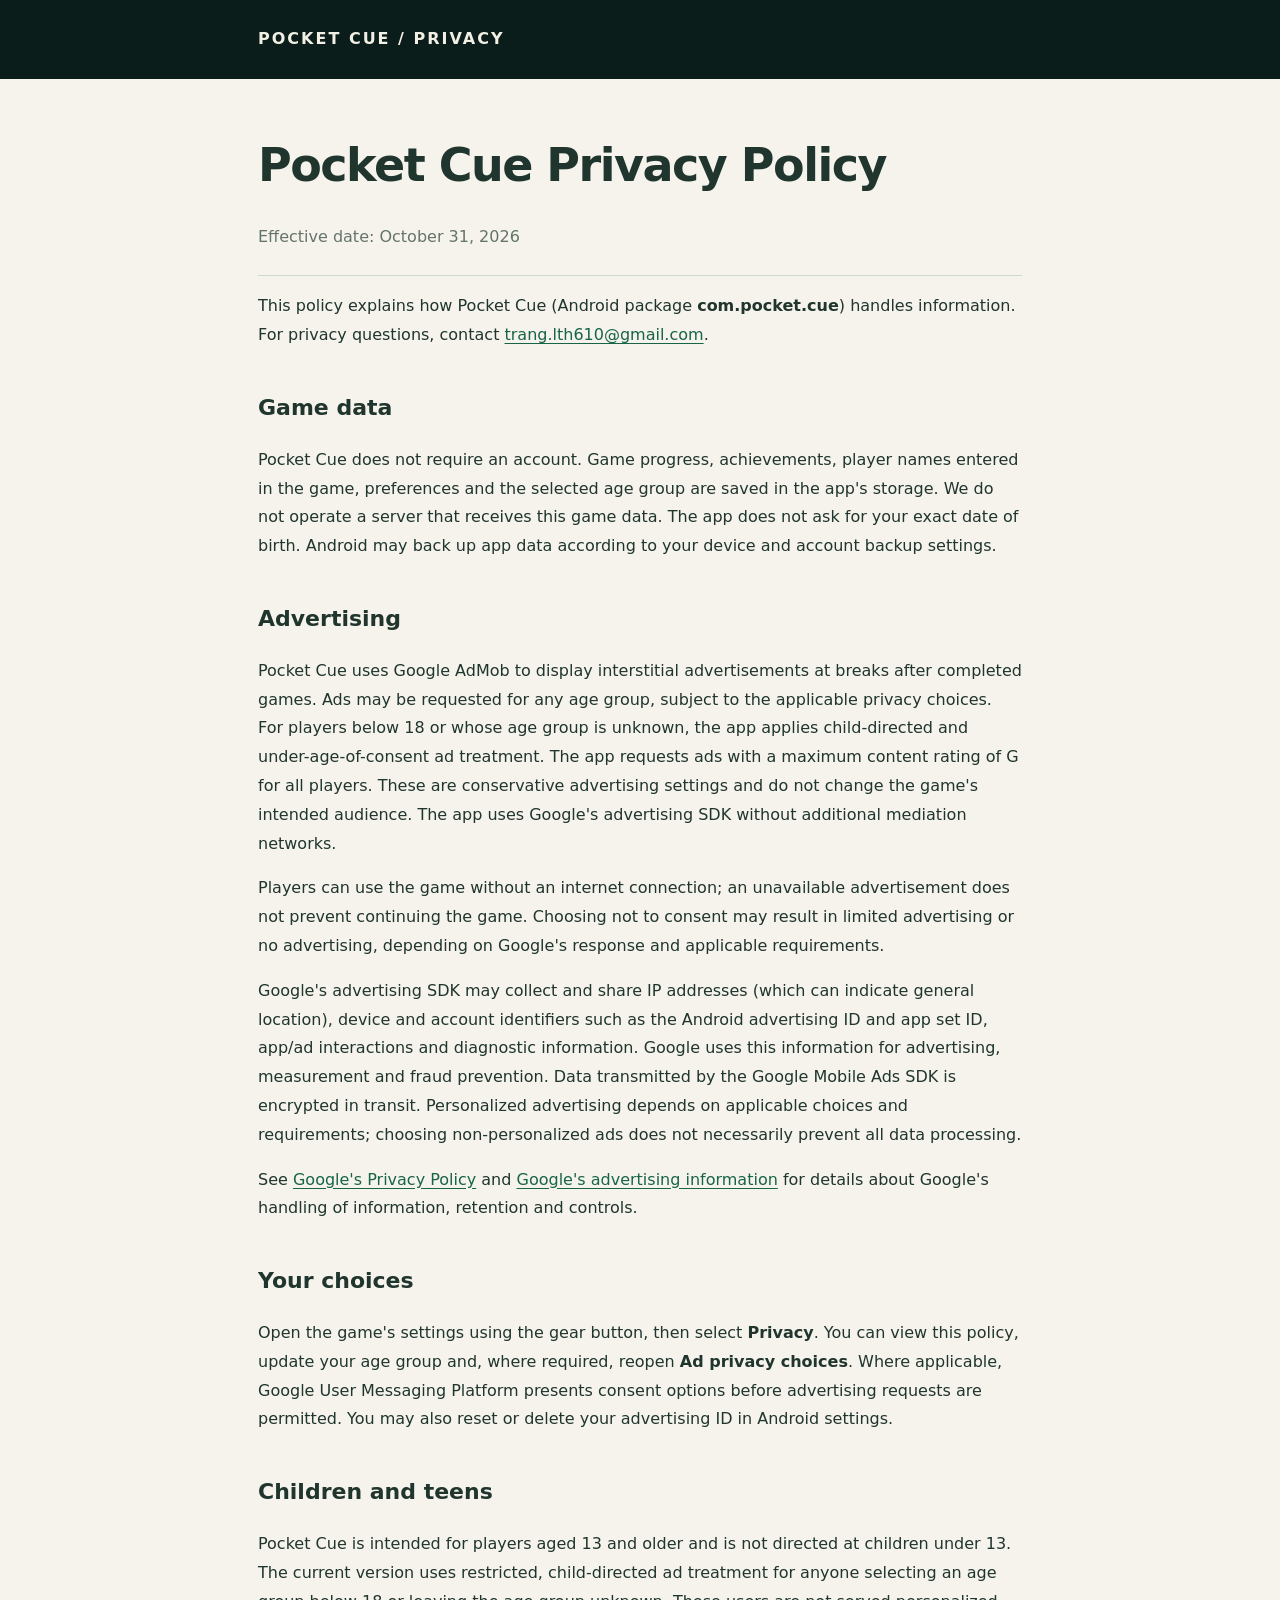
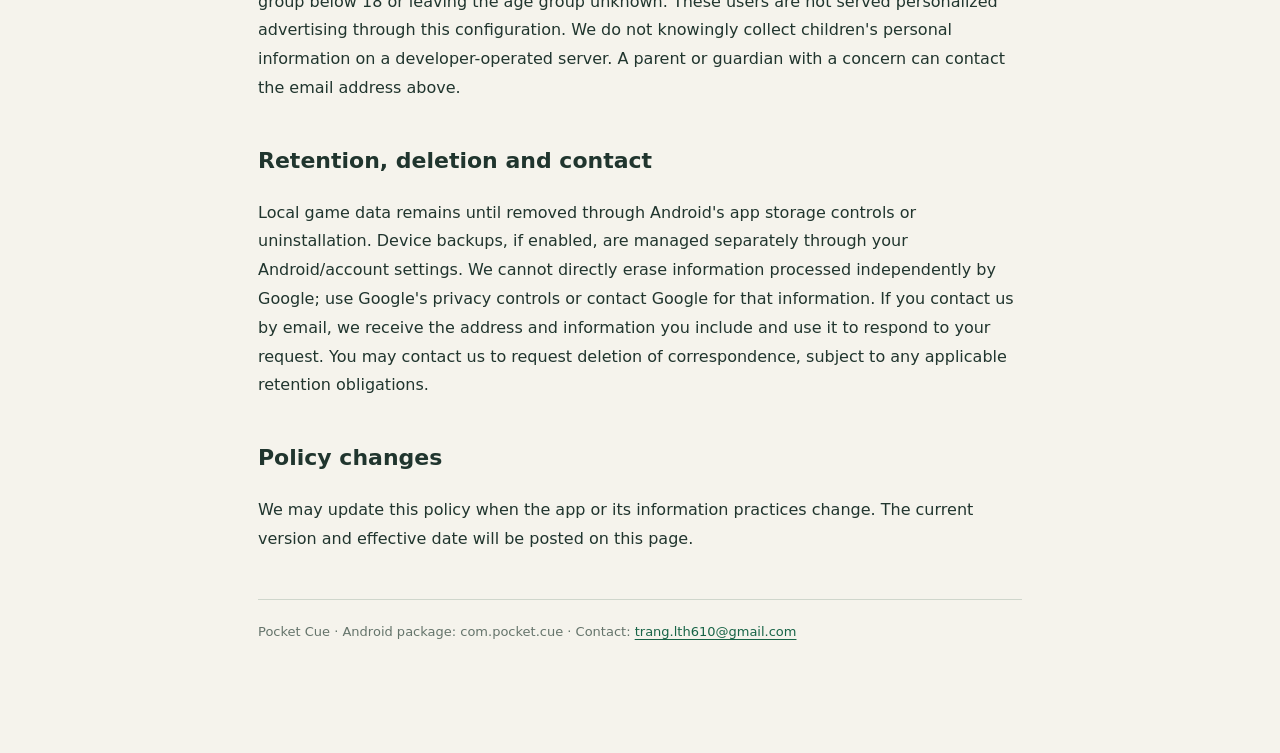
==== pocket-cue-policy/index.html @ 81d032e8 "Add files via upload" ====
<!doctype html>
<html lang="en"><head><meta charset="utf-8"><meta name="viewport" content="width=device-width,initial-scale=1"><title>Pocket Cue Privacy Policy</title><meta name="description" content="Privacy Policy for Pocket Cue (com.pocket.cue): local game data, Google AdMob advertising, privacy choices and contact information."><meta name="theme-color" content="#0b1d1b"><style>
*{box-sizing:border-box}body{margin:0;background:#f5f3ec;color:#20352e;font:16px/1.8 system-ui,-apple-system,sans-serif}main{max-width:820px;margin:60px auto;padding:0 28px 50px}header{background:#0b1d1b;color:#f2efe4;padding:25px max(28px,calc((100% - 764px)/2));font-weight:750;letter-spacing:2px}header a{color:inherit;text-decoration:none}h1{font-size:clamp(32px,6vw,46px);line-height:1.15;letter-spacing:-1.5px}h2{font-size:22px;margin-top:38px}a{color:#186447;text-underline-offset:3px}h1+p{color:#65746b;border-bottom:1px solid #cfd6cc;padding-bottom:24px}footer{margin-top:45px;border-top:1px solid #cfd6cc;padding-top:20px;font-size:13px;color:#65746b}a:focus-visible{outline:3px solid #b18439;outline-offset:4px}
</style></head>
<body><header>POCKET CUE / PRIVACY</header><main>
<h1>Pocket Cue Privacy Policy</h1>
<p>Effective date: October 31, 2026</p>
<p>This policy explains how Pocket Cue (Android package <strong>com.pocket.cue</strong>) handles information. For privacy questions, contact <a href="mailto:trang.lth610@gmail.com">trang.lth610@gmail.com</a>.</p>
<h2>Game data</h2>
<p>Pocket Cue does not require an account. Game progress, achievements, player names entered in the game, preferences and the selected age group are saved in the app's storage. We do not operate a server that receives this game data. The app does not ask for your exact date of birth. Android may back up app data according to your device and account backup settings.</p>
<h2>Advertising</h2>
<p>Pocket Cue uses Google AdMob to display interstitial advertisements at breaks after completed games. Ads may be requested for any age group, subject to the applicable privacy choices. For players below 18 or whose age group is unknown, the app applies child-directed and under-age-of-consent ad treatment. The app requests ads with a maximum content rating of G for all players. These are conservative advertising settings and do not change the game's intended audience. The app uses Google's advertising SDK without additional mediation networks.</p>
<p>Players can use the game without an internet connection; an unavailable advertisement does not prevent continuing the game. Choosing not to consent may result in limited advertising or no advertising, depending on Google's response and applicable requirements.</p>
<p>Google's advertising SDK may collect and share IP addresses (which can indicate general location), device and account identifiers such as the Android advertising ID and app set ID, app/ad interactions and diagnostic information. Google uses this information for advertising, measurement and fraud prevention. Data transmitted by the Google Mobile Ads SDK is encrypted in transit. Personalized advertising depends on applicable choices and requirements; choosing non-personalized ads does not necessarily prevent all data processing.</p>
<p>See <a href="https://policies.google.com/privacy">Google's Privacy Policy</a> and <a href="https://policies.google.com/technologies/ads">Google's advertising information</a> for details about Google's handling of information, retention and controls.</p>
<h2>Your choices</h2>
<p>Open the game's settings using the gear button, then select <strong>Privacy</strong>. You can view this policy, update your age group and, where required, reopen <strong>Ad privacy choices</strong>. Where applicable, Google User Messaging Platform presents consent options before advertising requests are permitted. You may also reset or delete your advertising ID in Android settings.</p>
<h2>Children and teens</h2>
<p>Pocket Cue is intended for players aged 13 and older and is not directed at children under 13. The current version uses restricted, child-directed ad treatment for anyone selecting an age group below 18 or leaving the age group unknown. These users are not served personalized advertising through this configuration. We do not knowingly collect children's personal information on a developer-operated server. A parent or guardian with a concern can contact the email address above.</p>
<h2>Retention, deletion and contact</h2>
<p>Local game data remains until removed through Android's app storage controls or uninstallation. Device backups, if enabled, are managed separately through your Android/account settings. We cannot directly erase information processed independently by Google; use Google's privacy controls or contact Google for that information. If you contact us by email, we receive the address and information you include and use it to respond to your request. You may contact us to request deletion of correspondence, subject to any applicable retention obligations.</p>
<h2>Policy changes</h2>
<p>We may update this policy when the app or its information practices change. The current version and effective date will be posted on this page.</p>
<footer>Pocket Cue · Android package: com.pocket.cue · Contact: <a href="mailto:trang.lth610@gmail.com">trang.lth610@gmail.com</a></footer></main></body></html>
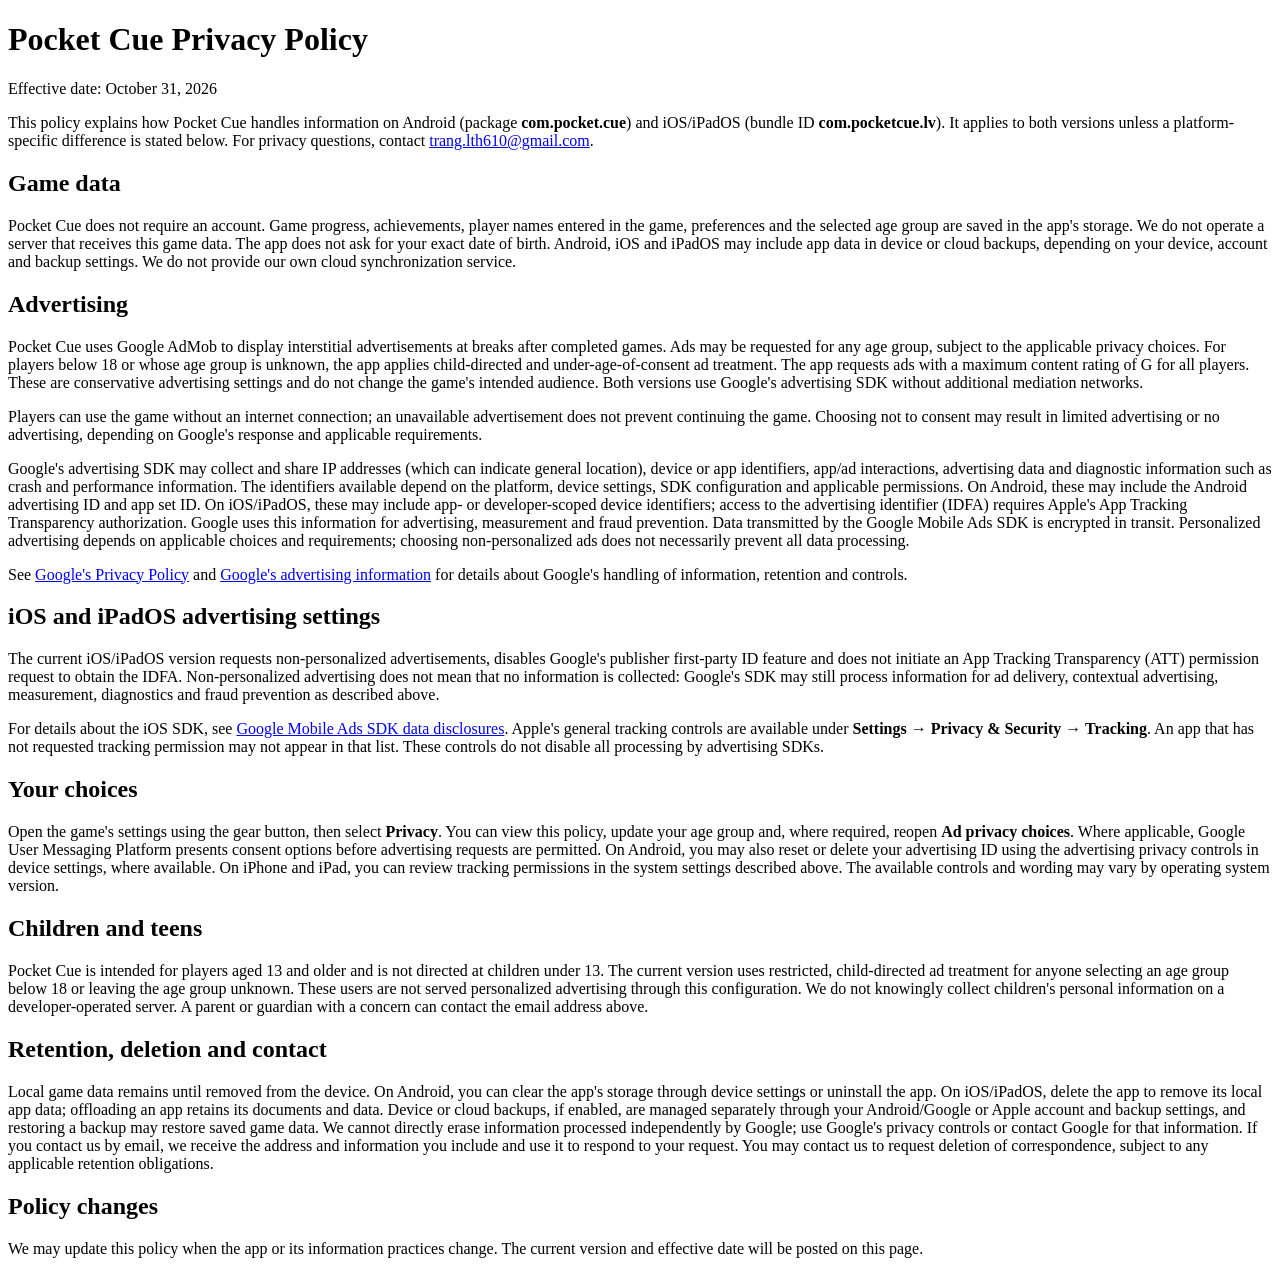
==== commit 7c096fbb: "Add files via upload" ====
--- a/pocket-cue-policy/index.html
+++ b/pocket-cue-policy/index.html
@@ -1,24 +1,25 @@
 <!doctype html>
-<html lang="en"><head><meta charset="utf-8"><meta name="viewport" content="width=device-width,initial-scale=1"><title>Pocket Cue Privacy Policy</title><meta name="description" content="Privacy Policy for Pocket Cue (com.pocket.cue): local game data, Google AdMob advertising, privacy choices and contact information."><meta name="theme-color" content="#0b1d1b"><style>
-*{box-sizing:border-box}body{margin:0;background:#f5f3ec;color:#20352e;font:16px/1.8 system-ui,-apple-system,sans-serif}main{max-width:820px;margin:60px auto;padding:0 28px 50px}header{background:#0b1d1b;color:#f2efe4;padding:25px max(28px,calc((100% - 764px)/2));font-weight:750;letter-spacing:2px}header a{color:inherit;text-decoration:none}h1{font-size:clamp(32px,6vw,46px);line-height:1.15;letter-spacing:-1.5px}h2{font-size:22px;margin-top:38px}a{color:#186447;text-underline-offset:3px}h1+p{color:#65746b;border-bottom:1px solid #cfd6cc;padding-bottom:24px}footer{margin-top:45px;border-top:1px solid #cfd6cc;padding-top:20px;font-size:13px;color:#65746b}a:focus-visible{outline:3px solid #b18439;outline-offset:4px}
-</style></head>
-<body><header>POCKET CUE / PRIVACY</header><main>
+<html lang="en"><head><meta charset="utf-8"><meta name="viewport" content="width=device-width,initial-scale=1"><title>Pocket Cue Privacy Policy — Android &amp; iOS</title><meta name="description" content="Privacy Policy for Pocket Cue on Android and iOS/iPadOS: game data, advertising, privacy choices, and deletion."></head>
+<body>
 <h1>Pocket Cue Privacy Policy</h1>
 <p>Effective date: October 31, 2026</p>
-<p>This policy explains how Pocket Cue (Android package <strong>com.pocket.cue</strong>) handles information. For privacy questions, contact <a href="mailto:trang.lth610@gmail.com">trang.lth610@gmail.com</a>.</p>
+<p>This policy explains how Pocket Cue handles information on Android (package <strong>com.pocket.cue</strong>) and iOS/iPadOS (bundle ID <strong>com.pocketcue.lv</strong>). It applies to both versions unless a platform-specific difference is stated below. For privacy questions, contact <a href="mailto:trang.lth610@gmail.com">trang.lth610@gmail.com</a>.</p>
 <h2>Game data</h2>
-<p>Pocket Cue does not require an account. Game progress, achievements, player names entered in the game, preferences and the selected age group are saved in the app's storage. We do not operate a server that receives this game data. The app does not ask for your exact date of birth. Android may back up app data according to your device and account backup settings.</p>
+<p>Pocket Cue does not require an account. Game progress, achievements, player names entered in the game, preferences and the selected age group are saved in the app's storage. We do not operate a server that receives this game data. The app does not ask for your exact date of birth. Android, iOS and iPadOS may include app data in device or cloud backups, depending on your device, account and backup settings. We do not provide our own cloud synchronization service.</p>
 <h2>Advertising</h2>
-<p>Pocket Cue uses Google AdMob to display interstitial advertisements at breaks after completed games. Ads may be requested for any age group, subject to the applicable privacy choices. For players below 18 or whose age group is unknown, the app applies child-directed and under-age-of-consent ad treatment. The app requests ads with a maximum content rating of G for all players. These are conservative advertising settings and do not change the game's intended audience. The app uses Google's advertising SDK without additional mediation networks.</p>
+<p>Pocket Cue uses Google AdMob to display interstitial advertisements at breaks after completed games. Ads may be requested for any age group, subject to the applicable privacy choices. For players below 18 or whose age group is unknown, the app applies child-directed and under-age-of-consent ad treatment. The app requests ads with a maximum content rating of G for all players. These are conservative advertising settings and do not change the game's intended audience. Both versions use Google's advertising SDK without additional mediation networks.</p>
 <p>Players can use the game without an internet connection; an unavailable advertisement does not prevent continuing the game. Choosing not to consent may result in limited advertising or no advertising, depending on Google's response and applicable requirements.</p>
-<p>Google's advertising SDK may collect and share IP addresses (which can indicate general location), device and account identifiers such as the Android advertising ID and app set ID, app/ad interactions and diagnostic information. Google uses this information for advertising, measurement and fraud prevention. Data transmitted by the Google Mobile Ads SDK is encrypted in transit. Personalized advertising depends on applicable choices and requirements; choosing non-personalized ads does not necessarily prevent all data processing.</p>
+<p>Google's advertising SDK may collect and share IP addresses (which can indicate general location), device or app identifiers, app/ad interactions, advertising data and diagnostic information such as crash and performance information. The identifiers available depend on the platform, device settings, SDK configuration and applicable permissions. On Android, these may include the Android advertising ID and app set ID. On iOS/iPadOS, these may include app- or developer-scoped device identifiers; access to the advertising identifier (IDFA) requires Apple's App Tracking Transparency authorization. Google uses this information for advertising, measurement and fraud prevention. Data transmitted by the Google Mobile Ads SDK is encrypted in transit. Personalized advertising depends on applicable choices and requirements; choosing non-personalized ads does not necessarily prevent all data processing.</p>
 <p>See <a href="https://policies.google.com/privacy">Google's Privacy Policy</a> and <a href="https://policies.google.com/technologies/ads">Google's advertising information</a> for details about Google's handling of information, retention and controls.</p>
+<h2>iOS and iPadOS advertising settings</h2>
+<p>The current iOS/iPadOS version requests non-personalized advertisements, disables Google's publisher first-party ID feature and does not initiate an App Tracking Transparency (ATT) permission request to obtain the IDFA. Non-personalized advertising does not mean that no information is collected: Google's SDK may still process information for ad delivery, contextual advertising, measurement, diagnostics and fraud prevention as described above.</p>
+<p>For details about the iOS SDK, see <a href="https://developers.google.com/admob/ios/privacy/data-disclosure">Google Mobile Ads SDK data disclosures</a>. Apple's general tracking controls are available under <strong>Settings → Privacy &amp; Security → Tracking</strong>. An app that has not requested tracking permission may not appear in that list. These controls do not disable all processing by advertising SDKs.</p>
 <h2>Your choices</h2>
-<p>Open the game's settings using the gear button, then select <strong>Privacy</strong>. You can view this policy, update your age group and, where required, reopen <strong>Ad privacy choices</strong>. Where applicable, Google User Messaging Platform presents consent options before advertising requests are permitted. You may also reset or delete your advertising ID in Android settings.</p>
+<p>Open the game's settings using the gear button, then select <strong>Privacy</strong>. You can view this policy, update your age group and, where required, reopen <strong>Ad privacy choices</strong>. Where applicable, Google User Messaging Platform presents consent options before advertising requests are permitted. On Android, you may also reset or delete your advertising ID using the advertising privacy controls in device settings, where available. On iPhone and iPad, you can review tracking permissions in the system settings described above. The available controls and wording may vary by operating system version.</p>
 <h2>Children and teens</h2>
 <p>Pocket Cue is intended for players aged 13 and older and is not directed at children under 13. The current version uses restricted, child-directed ad treatment for anyone selecting an age group below 18 or leaving the age group unknown. These users are not served personalized advertising through this configuration. We do not knowingly collect children's personal information on a developer-operated server. A parent or guardian with a concern can contact the email address above.</p>
 <h2>Retention, deletion and contact</h2>
-<p>Local game data remains until removed through Android's app storage controls or uninstallation. Device backups, if enabled, are managed separately through your Android/account settings. We cannot directly erase information processed independently by Google; use Google's privacy controls or contact Google for that information. If you contact us by email, we receive the address and information you include and use it to respond to your request. You may contact us to request deletion of correspondence, subject to any applicable retention obligations.</p>
+<p>Local game data remains until removed from the device. On Android, you can clear the app's storage through device settings or uninstall the app. On iOS/iPadOS, delete the app to remove its local app data; offloading an app retains its documents and data. Device or cloud backups, if enabled, are managed separately through your Android/Google or Apple account and backup settings, and restoring a backup may restore saved game data. We cannot directly erase information processed independently by Google; use Google's privacy controls or contact Google for that information. If you contact us by email, we receive the address and information you include and use it to respond to your request. You may contact us to request deletion of correspondence, subject to any applicable retention obligations.</p>
 <h2>Policy changes</h2>
 <p>We may update this policy when the app or its information practices change. The current version and effective date will be posted on this page.</p>
-<footer>Pocket Cue · Android package: com.pocket.cue · Contact: <a href="mailto:trang.lth610@gmail.com">trang.lth610@gmail.com</a></footer></main></body></html>
+</body></html>
